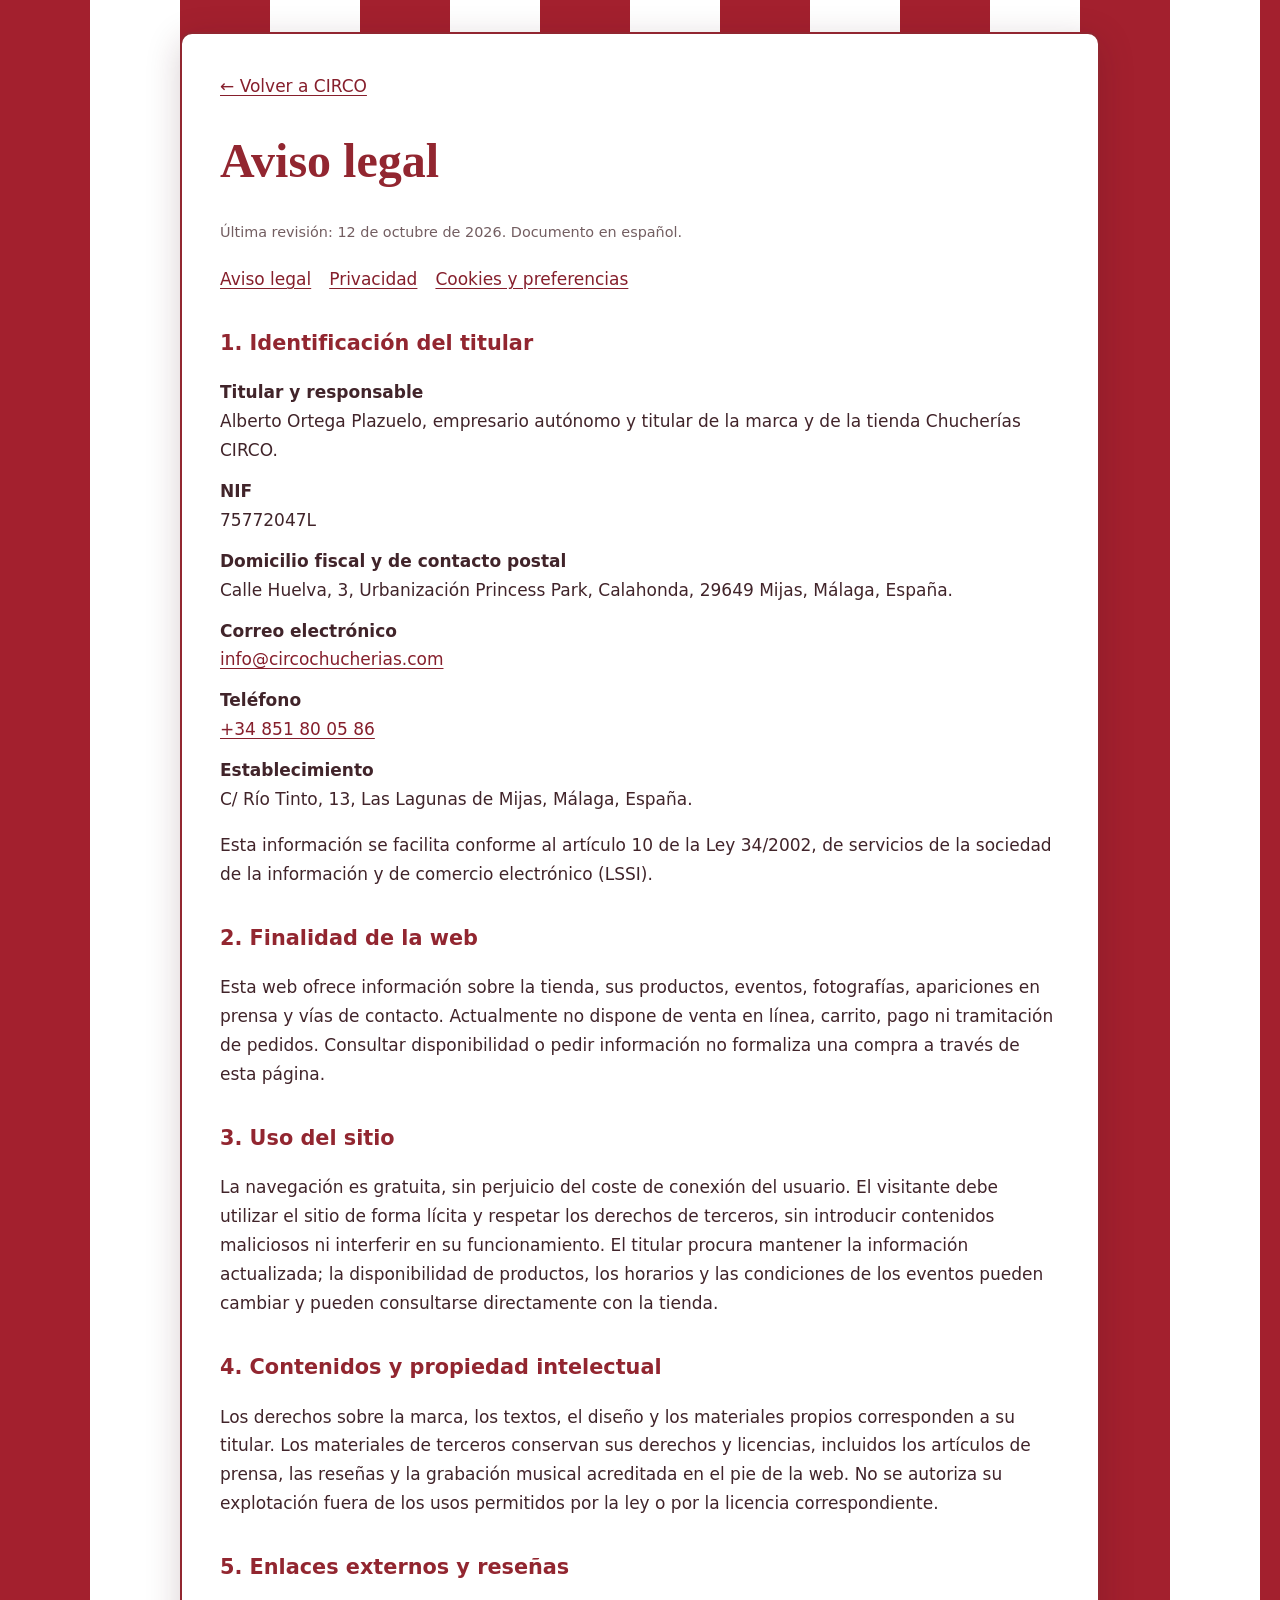
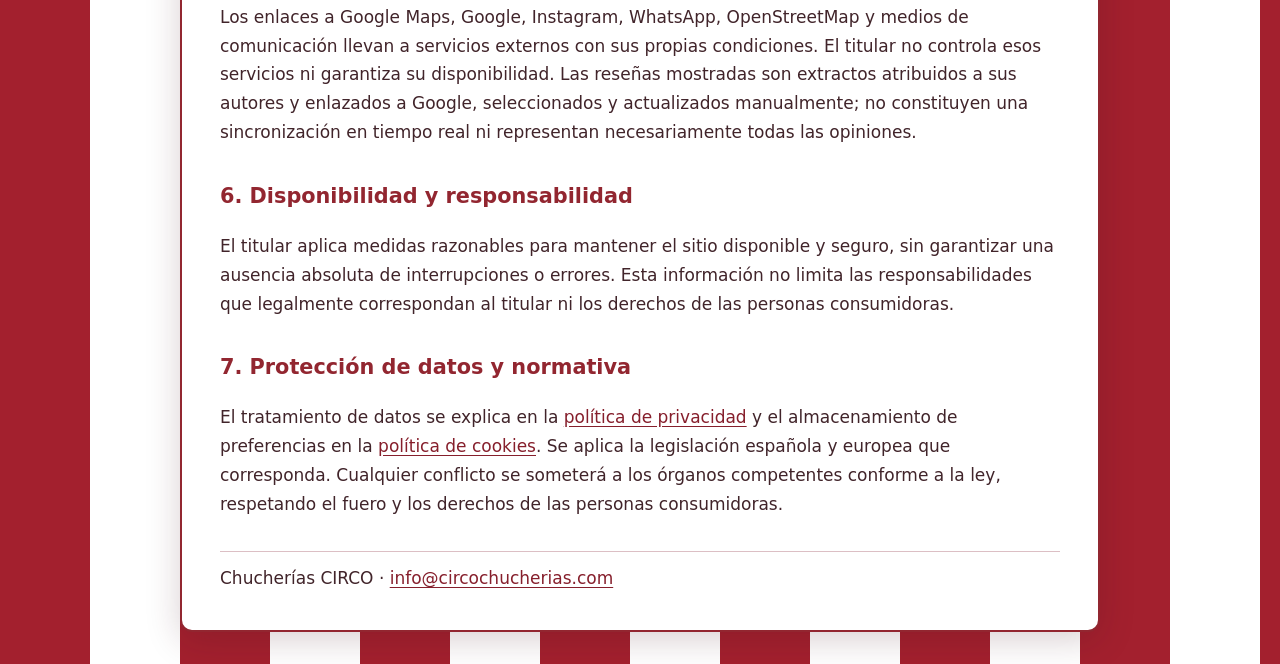
==== aviso-legal/index.html @ c6c881b4 "Add legal information for the informational CIRCO website" ====
<!doctype html><html lang="es"><head><meta charset="utf-8"><meta name="viewport" content="width=device-width,initial-scale=1"><title>Aviso legal | CIRCO</title><meta name="description" content="Aviso legal de Chucherías CIRCO, titular Alberto Ortega Plazuelo."><link rel="stylesheet" href="/assets/css/legal.css"></head><body><main><a href="/">← Volver a CIRCO</a><h1>Aviso legal</h1><p class="date">Última revisión: 12 de octubre de 2026. Documento en español.</p><nav aria-label="Información legal"><a href="/aviso-legal/">Aviso legal</a><a href="/privacidad/">Privacidad</a><a href="/cookies/">Cookies y preferencias</a></nav><h2>1. Identificación del titular</h2><dl><dt>Titular y responsable</dt><dd>Alberto Ortega Plazuelo, empresario autónomo y titular de la marca y de la tienda Chucherías CIRCO.</dd><dt>NIF</dt><dd>75772047L</dd><dt>Domicilio fiscal y de contacto postal</dt><dd>Calle Huelva, 3, Urbanización Princess Park, Calahonda, 29649 Mijas, Málaga, España.</dd><dt>Correo electrónico</dt><dd><a href="mailto:info@circochucherias.com">info@circochucherias.com</a></dd><dt>Teléfono</dt><dd><a href="tel:+34851800586">+34 851 80 05 86</a></dd><dt>Establecimiento</dt><dd>C/ Río Tinto, 13, Las Lagunas de Mijas, Málaga, España.</dd></dl><p>Esta información se facilita conforme al artículo 10 de la Ley 34/2002, de servicios de la sociedad de la información y de comercio electrónico (LSSI).</p>
<h2>2. Finalidad de la web</h2><p>Esta web ofrece información sobre la tienda, sus productos, eventos, fotografías, apariciones en prensa y vías de contacto. Actualmente no dispone de venta en línea, carrito, pago ni tramitación de pedidos. Consultar disponibilidad o pedir información no formaliza una compra a través de esta página.</p>
<h2>3. Uso del sitio</h2><p>La navegación es gratuita, sin perjuicio del coste de conexión del usuario. El visitante debe utilizar el sitio de forma lícita y respetar los derechos de terceros, sin introducir contenidos maliciosos ni interferir en su funcionamiento. El titular procura mantener la información actualizada; la disponibilidad de productos, los horarios y las condiciones de los eventos pueden cambiar y pueden consultarse directamente con la tienda.</p>
<h2>4. Contenidos y propiedad intelectual</h2><p>Los derechos sobre la marca, los textos, el diseño y los materiales propios corresponden a su titular. Los materiales de terceros conservan sus derechos y licencias, incluidos los artículos de prensa, las reseñas y la grabación musical acreditada en el pie de la web. No se autoriza su explotación fuera de los usos permitidos por la ley o por la licencia correspondiente.</p>
<h2>5. Enlaces externos y reseñas</h2><p>Los enlaces a Google Maps, Google, Instagram, WhatsApp, OpenStreetMap y medios de comunicación llevan a servicios externos con sus propias condiciones. El titular no controla esos servicios ni garantiza su disponibilidad. Las reseñas mostradas son extractos atribuidos a sus autores y enlazados a Google, seleccionados y actualizados manualmente; no constituyen una sincronización en tiempo real ni representan necesariamente todas las opiniones.</p>
<h2>6. Disponibilidad y responsabilidad</h2><p>El titular aplica medidas razonables para mantener el sitio disponible y seguro, sin garantizar una ausencia absoluta de interrupciones o errores. Esta información no limita las responsabilidades que legalmente correspondan al titular ni los derechos de las personas consumidoras.</p>
<h2>7. Protección de datos y normativa</h2><p>El tratamiento de datos se explica en la <a href="/privacidad/">política de privacidad</a> y el almacenamiento de preferencias en la <a href="/cookies/">política de cookies</a>. Se aplica la legislación española y europea que corresponda. Cualquier conflicto se someterá a los órganos competentes conforme a la ley, respetando el fuero y los derechos de las personas consumidoras.</p><footer>Chucherías CIRCO · <a href="mailto:info@circochucherias.com">info@circochucherias.com</a></footer></main></body></html>
---- assets/css/legal.css ----
*{box-sizing:border-box}body{margin:0;color:#41242a;background:repeating-linear-gradient(90deg,#a3202e 0 90px,#fff 90px 180px);font:17px/1.7 system-ui,sans-serif}main{max-width:920px;margin:32px auto;padding:38px;background:#fff;border:2px solid #922630;border-radius:12px;box-shadow:0 8px 35px #40121c33}h1{font:700 clamp(2rem,5vw,3rem)/1.15 Georgia,serif;color:#922630}h2{font-size:1.3rem;color:#922630;margin-top:2rem}nav{display:flex;gap:18px;flex-wrap:wrap;margin:20px 0}a{color:#861f2c;text-underline-offset:3px}a:focus-visible,button:focus-visible{outline:3px solid #c29440;outline-offset:4px}dt{font-weight:700;margin-top:12px}dd{margin:0}table{border-collapse:collapse;width:100%;font-size:.9rem}th,td{padding:12px;border:1px solid #dcbfc4;text-align:left;vertical-align:top}.table-wrap{overflow:auto}button{padding:12px 18px;background:#922630;color:white;border:0;border-radius:6px;font:inherit;cursor:pointer}.date{color:#735e61;font-size:.9rem}footer{border-top:1px solid #dcbfc4;margin-top:32px;padding-top:12px}@media(max-width:600px){main{margin:12px;padding:22px}body{font-size:16px}}
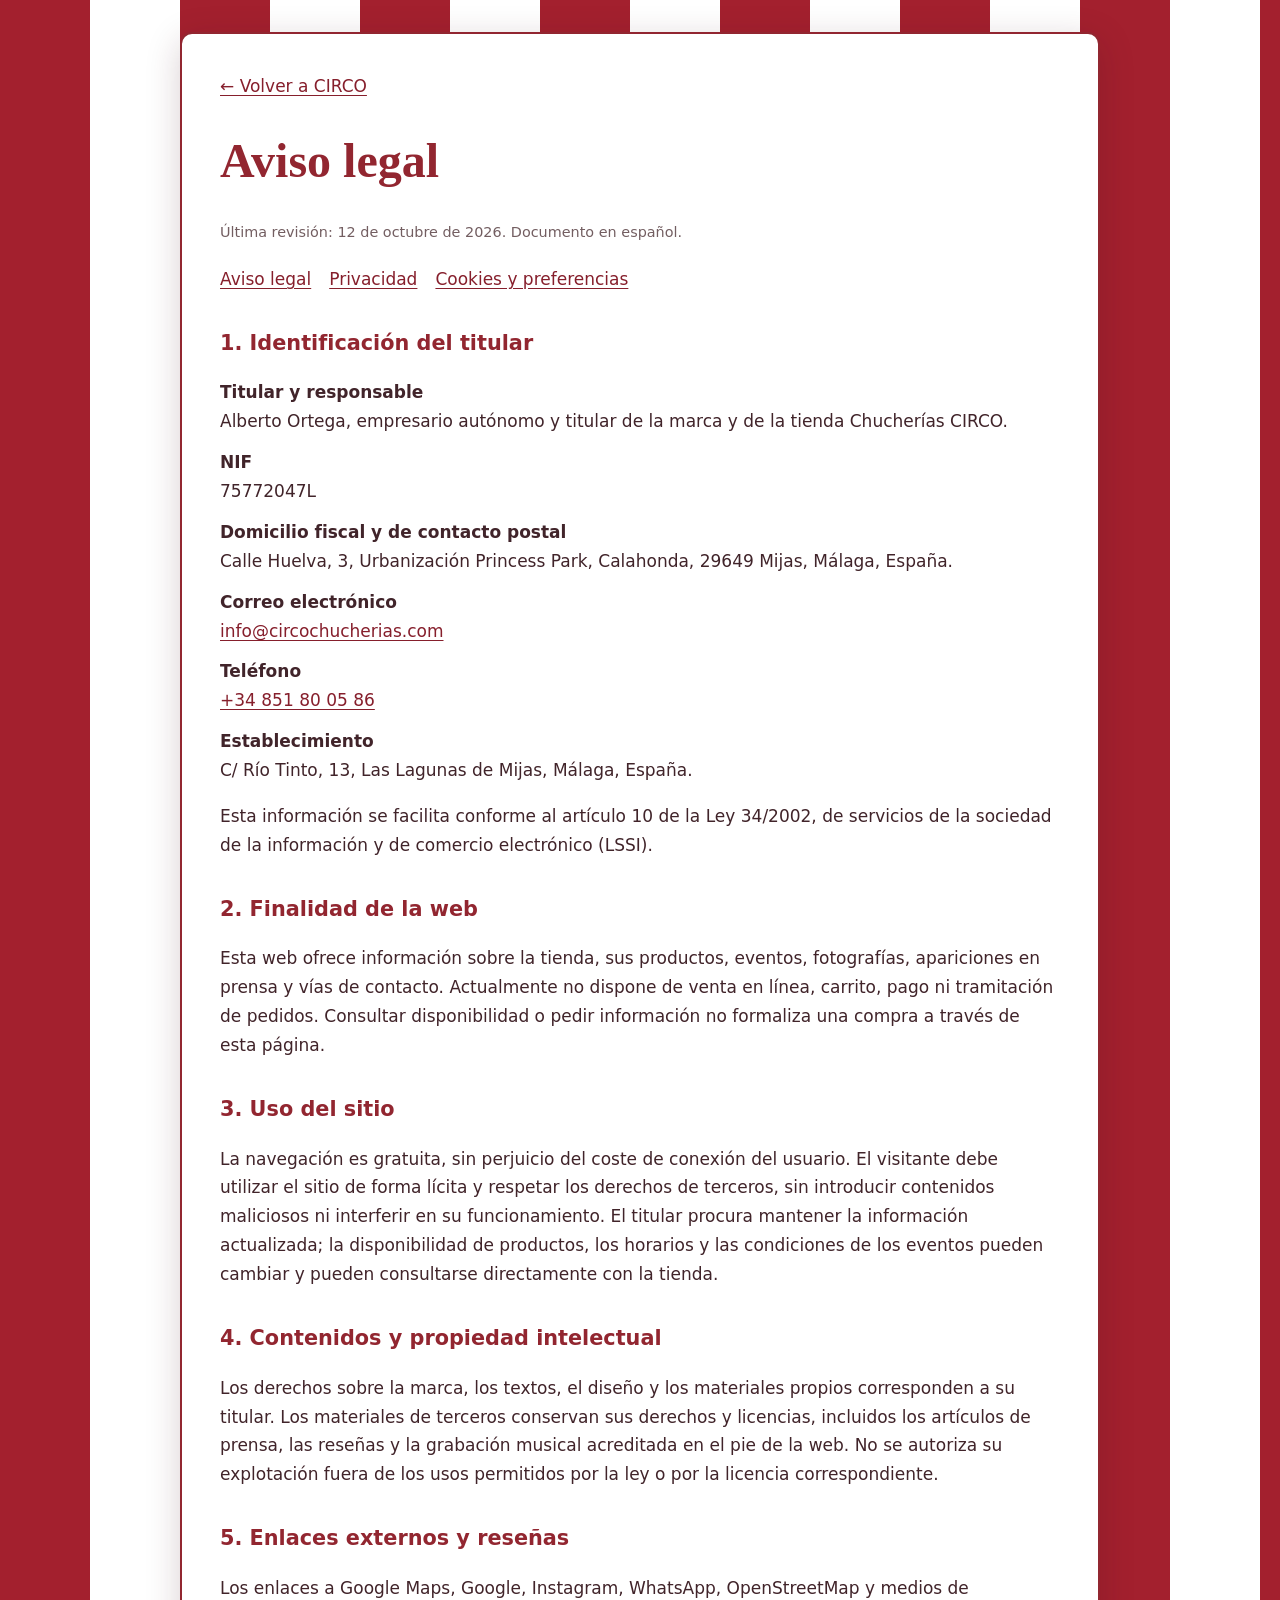
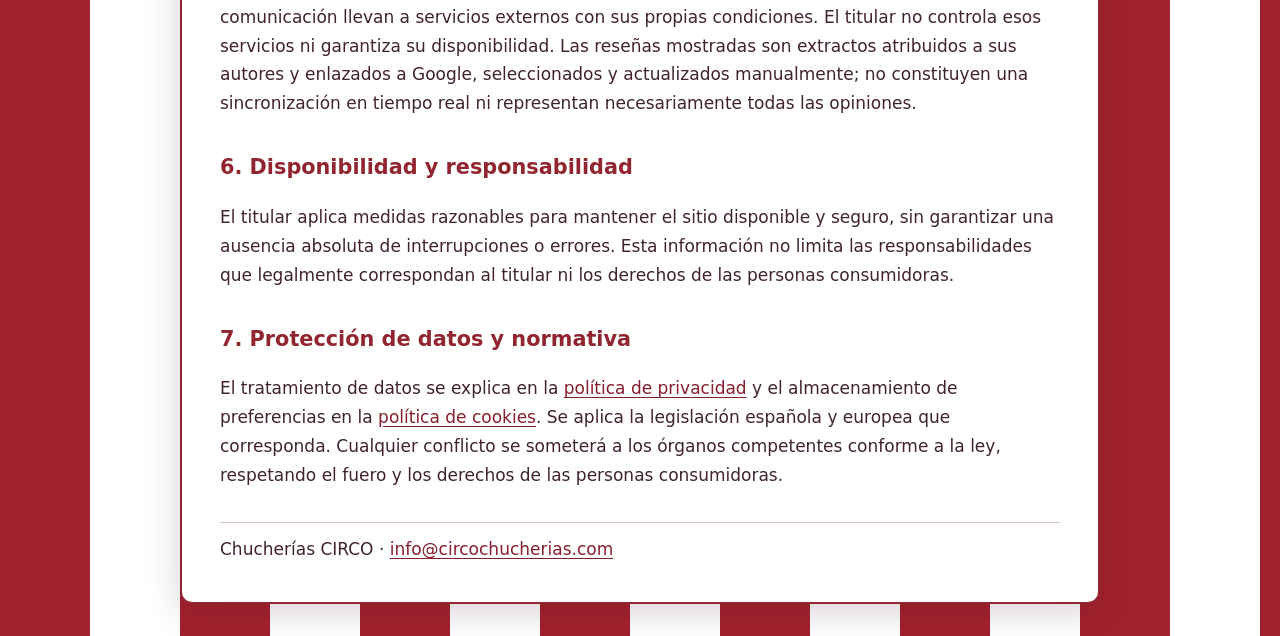
==== commit 97978809: "Update Christmas hours, announce Christmas market shop and use Alberto Ortega" ====
--- a/aviso-legal/index.html
+++ b/aviso-legal/index.html
@@ -1,4 +1,4 @@
-<!doctype html><html lang="es"><head><meta charset="utf-8"><meta name="viewport" content="width=device-width,initial-scale=1"><title>Aviso legal | CIRCO</title><meta name="description" content="Aviso legal de Chucherías CIRCO, titular Alberto Ortega Plazuelo."><link rel="stylesheet" href="/assets/css/legal.css"></head><body><main><a href="/">← Volver a CIRCO</a><h1>Aviso legal</h1><p class="date">Última revisión: 12 de octubre de 2026. Documento en español.</p><nav aria-label="Información legal"><a href="/aviso-legal/">Aviso legal</a><a href="/privacidad/">Privacidad</a><a href="/cookies/">Cookies y preferencias</a></nav><h2>1. Identificación del titular</h2><dl><dt>Titular y responsable</dt><dd>Alberto Ortega Plazuelo, empresario autónomo y titular de la marca y de la tienda Chucherías CIRCO.</dd><dt>NIF</dt><dd>75772047L</dd><dt>Domicilio fiscal y de contacto postal</dt><dd>Calle Huelva, 3, Urbanización Princess Park, Calahonda, 29649 Mijas, Málaga, España.</dd><dt>Correo electrónico</dt><dd><a href="mailto:info@circochucherias.com">info@circochucherias.com</a></dd><dt>Teléfono</dt><dd><a href="tel:+34851800586">+34 851 80 05 86</a></dd><dt>Establecimiento</dt><dd>C/ Río Tinto, 13, Las Lagunas de Mijas, Málaga, España.</dd></dl><p>Esta información se facilita conforme al artículo 10 de la Ley 34/2002, de servicios de la sociedad de la información y de comercio electrónico (LSSI).</p>
+<!doctype html><html lang="es"><head><meta charset="utf-8"><meta name="viewport" content="width=device-width,initial-scale=1"><title>Aviso legal | CIRCO</title><meta name="description" content="Aviso legal de Chucherías CIRCO, titular Alberto Ortega."><link rel="stylesheet" href="/assets/css/legal.css"></head><body><main><a href="/">← Volver a CIRCO</a><h1>Aviso legal</h1><p class="date">Última revisión: 12 de octubre de 2026. Documento en español.</p><nav aria-label="Información legal"><a href="/aviso-legal/">Aviso legal</a><a href="/privacidad/">Privacidad</a><a href="/cookies/">Cookies y preferencias</a></nav><h2>1. Identificación del titular</h2><dl><dt>Titular y responsable</dt><dd>Alberto Ortega, empresario autónomo y titular de la marca y de la tienda Chucherías CIRCO.</dd><dt>NIF</dt><dd>75772047L</dd><dt>Domicilio fiscal y de contacto postal</dt><dd>Calle Huelva, 3, Urbanización Princess Park, Calahonda, 29649 Mijas, Málaga, España.</dd><dt>Correo electrónico</dt><dd><a href="mailto:info@circochucherias.com">info@circochucherias.com</a></dd><dt>Teléfono</dt><dd><a href="tel:+34851800586">+34 851 80 05 86</a></dd><dt>Establecimiento</dt><dd>C/ Río Tinto, 13, Las Lagunas de Mijas, Málaga, España.</dd></dl><p>Esta información se facilita conforme al artículo 10 de la Ley 34/2002, de servicios de la sociedad de la información y de comercio electrónico (LSSI).</p>
 <h2>2. Finalidad de la web</h2><p>Esta web ofrece información sobre la tienda, sus productos, eventos, fotografías, apariciones en prensa y vías de contacto. Actualmente no dispone de venta en línea, carrito, pago ni tramitación de pedidos. Consultar disponibilidad o pedir información no formaliza una compra a través de esta página.</p>
 <h2>3. Uso del sitio</h2><p>La navegación es gratuita, sin perjuicio del coste de conexión del usuario. El visitante debe utilizar el sitio de forma lícita y respetar los derechos de terceros, sin introducir contenidos maliciosos ni interferir en su funcionamiento. El titular procura mantener la información actualizada; la disponibilidad de productos, los horarios y las condiciones de los eventos pueden cambiar y pueden consultarse directamente con la tienda.</p>
 <h2>4. Contenidos y propiedad intelectual</h2><p>Los derechos sobre la marca, los textos, el diseño y los materiales propios corresponden a su titular. Los materiales de terceros conservan sus derechos y licencias, incluidos los artículos de prensa, las reseñas y la grabación musical acreditada en el pie de la web. No se autoriza su explotación fuera de los usos permitidos por la ley o por la licencia correspondiente.</p>
